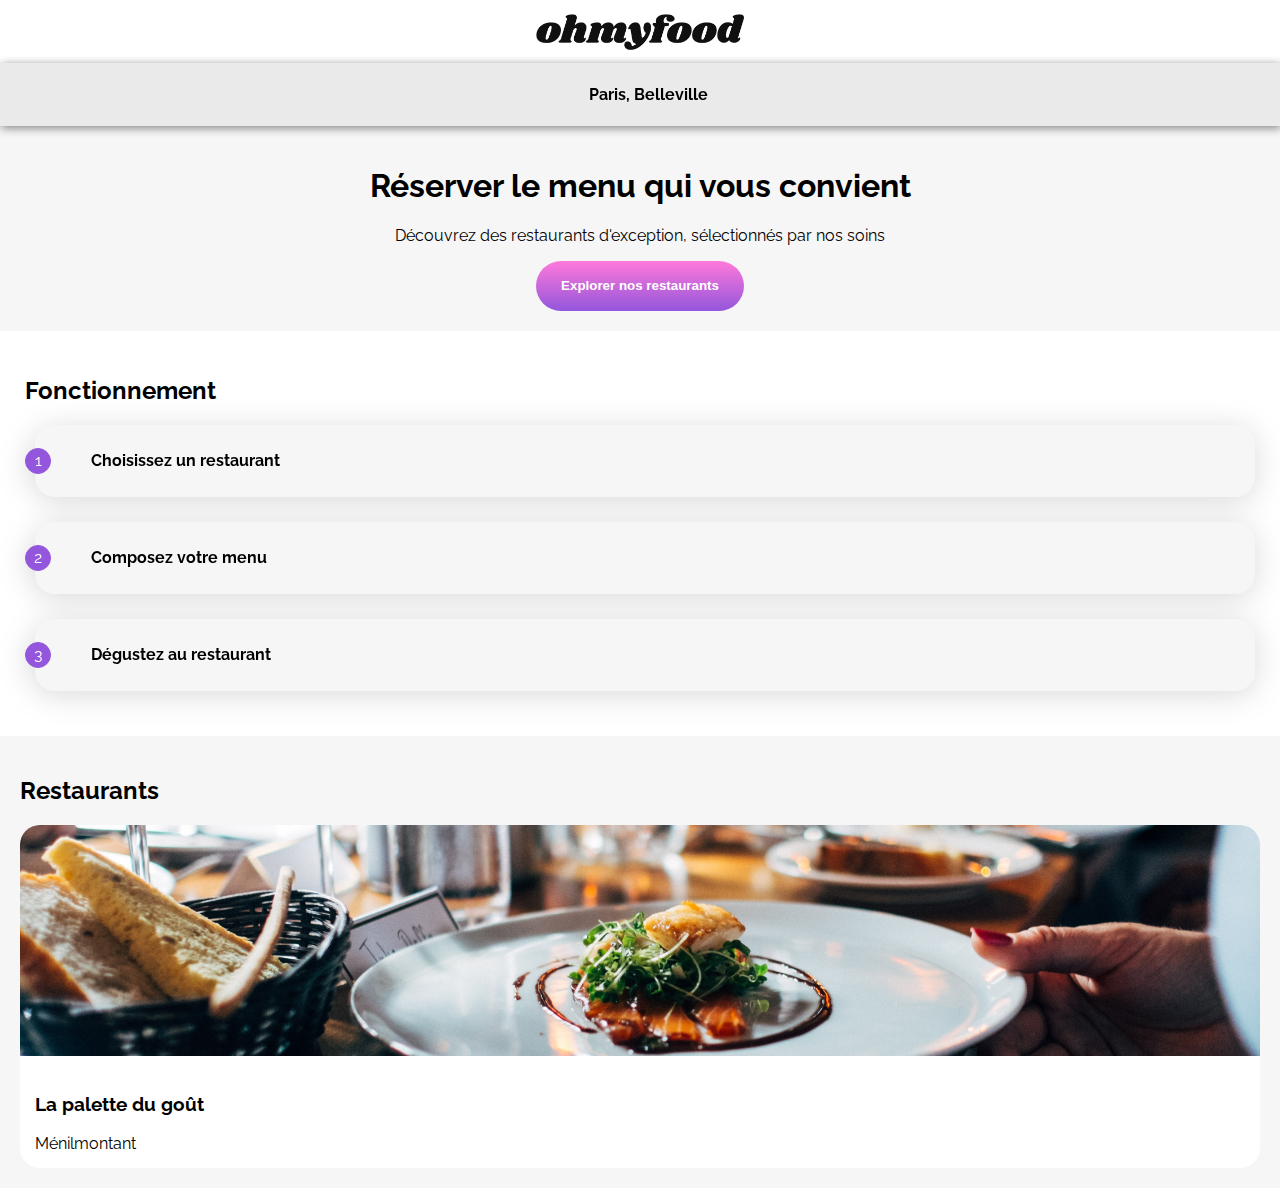
==== index.html @ 3353342e "ajout du header + fonctionnement + debut des restaurants" ====
<!DOCTYPE html>
<html lang="fr">

<head>
    <meta charset="UTF-8">
    <meta name="viewport" content="width=device-width, initial-scale=1.0">
    <title>Oh My Food</title>
    <link rel="preconnect" href="https://fonts.googleapis.com">
    <link rel="preconnect" href="https://fonts.gstatic.com" crossorigin>
    <link href="https://fonts.googleapis.com/css2?family=Raleway:wght@400;500;700&display=swap" rel="stylesheet">
    <link rel="stylesheet" href="https://cdnjs.cloudflare.com/ajax/libs/font-awesome/6.2.1/css/all.min.css"
        integrity="sha512-MV7K8+y+gLIBoVD59lQIYicR65iaqukzvf/nwasF0nqhPay5w/9lJmVM2hMDcnK1OnMGCdVK+iQrJ7lzPJQd1w=="
        crossorigin="anonymous" referrerpolicy="no-referrer" />
    <link rel="stylesheet" href="./css/style.css">
</head>

<body>
    <div class="main-container">
        <header class="header">
            <div class="logo">
                <img src="images/logo/ohmyfood.png"/>
            </div>
            <div class="location">
                <i class="fa-solid fa-location-dot"></i> Paris, Belleville
            </div>
        </header>

        <main>
            <section class="intro">
                <h1>Réserver le menu qui vous convient</h1>
                <p>Découvrez des restaurants d'exception, sélectionnés par nos soins</p>
                <button>Explorer nos restaurants</button>
            </section>

            <section class="fonctionnement">
                <h2>Fonctionnement</h2>
                <div class="liste_etapes">
                    <div class="etape">
                        <span class="rond">1</span>
                        <i class="fa-solid fa-mobile-screen-button"></i>
                        <span class="etape_texte">Choisissez un restaurant</span>
                    </div>
                    <div class="etape">
                        <span class="rond">2</span>
                        <i class="fa-solid fa-list-ul"></i>
                        <span class="etape_texte">Composez votre menu</span>
                    </div>
                    <div class="etape">
                        <span class="rond">3</span>
                        <i class="fa-solid fa-store"></i>
                        <span class="etape_texte">Dégustez au restaurant</span>
                    </div>
                </div>
            </section>

            <section class="restaurant">
                <h2>Restaurants</h2>
                <div class="liste_restaurants">
                    <article class="card">
                        <img src="images/restaurants/jay-wennington-N_Y88TWmGwA-unsplash.jpg">
                        <div class="detail">
                            <h3>La palette du goût</h3>
                            Ménilmontant
                        </div>
                        <i class="fa-regular fa-heart"></i>
                    </article>
                </div>
            </section>
        </main>


        <footer class="footer">
        </footer>
    </div>
</body>

</html>
---- css/style.css ----
body {
  font: 100% "Raleway", sans-serif;
  color: black;
  margin: 0;
}

button {
  background: linear-gradient(#FF79DA, #9356DC);
  height: 50px;
  border-radius: 25px;
  border: none;
  color: white;
  font-weight: bold;
  padding: 0 25px 0 25px;
}

header {
  display: flex;
  justify-content: center;
  flex-direction: column;
}
header .logo {
  display: flex;
  justify-content: center;
  align-items: center;
  height: 63px;
}
header .logo img {
  height: 36px;
}
header .location {
  display: flex;
  justify-content: center;
  align-items: center;
  height: 63px;
  font-size: 16px;
  gap: 17px;
  font-weight: bold;
  background-color: #EAEAEA;
  filter: drop-shadow(1px 2px 5px grey);
}

.intro {
  background-color: #F6F6F6;
  text-align: center;
  padding: 20px;
}

.fonctionnement {
  padding: 25px;
  margin-bottom: 20px;
}
.fonctionnement .liste_etapes {
  display: flex;
  flex-direction: column;
  justify-content: center;
  padding-left: 10px;
  gap: 25px;
}
.fonctionnement .liste_etapes .etape {
  display: flex;
  align-items: center;
  background-color: #F6F6F6;
  border-radius: 20px;
  height: 72px;
  gap: 20px;
  filter: drop-shadow(0px 4px 15px rgba(0, 0, 0, 0.15));
}
.fonctionnement .liste_etapes .etape .rond {
  display: flex;
  align-items: center;
  justify-content: center;
  background-color: #9356DC;
  border: solid 1px #9356DC;
  color: white;
  border-radius: 50%;
  height: 24px;
  width: 24px;
  margin-left: -10px;
}
.fonctionnement .liste_etapes .etape i {
  color: #7E7E7E;
  height: 20px;
}
.fonctionnement .liste_etapes .etape .etape_texte {
  font-weight: bold;
}

.restaurant {
  padding: 20px;
  background-color: #F6F6F6;
}
.restaurant .liste_restaurants {
  display: flex;
  flex-direction: column;
}
.restaurant .liste_restaurants .card {
  background-color: white;
  border-radius: 20px;
}
.restaurant .liste_restaurants .card img {
  height: 231px;
  width: 100%;
  border-top-left-radius: 20px;
  border-top-right-radius: 20px;
  object-fit: cover;
}
.restaurant .liste_restaurants .card .detail {
  padding: 15px;
}

/*# sourceMappingURL=style.css.map */
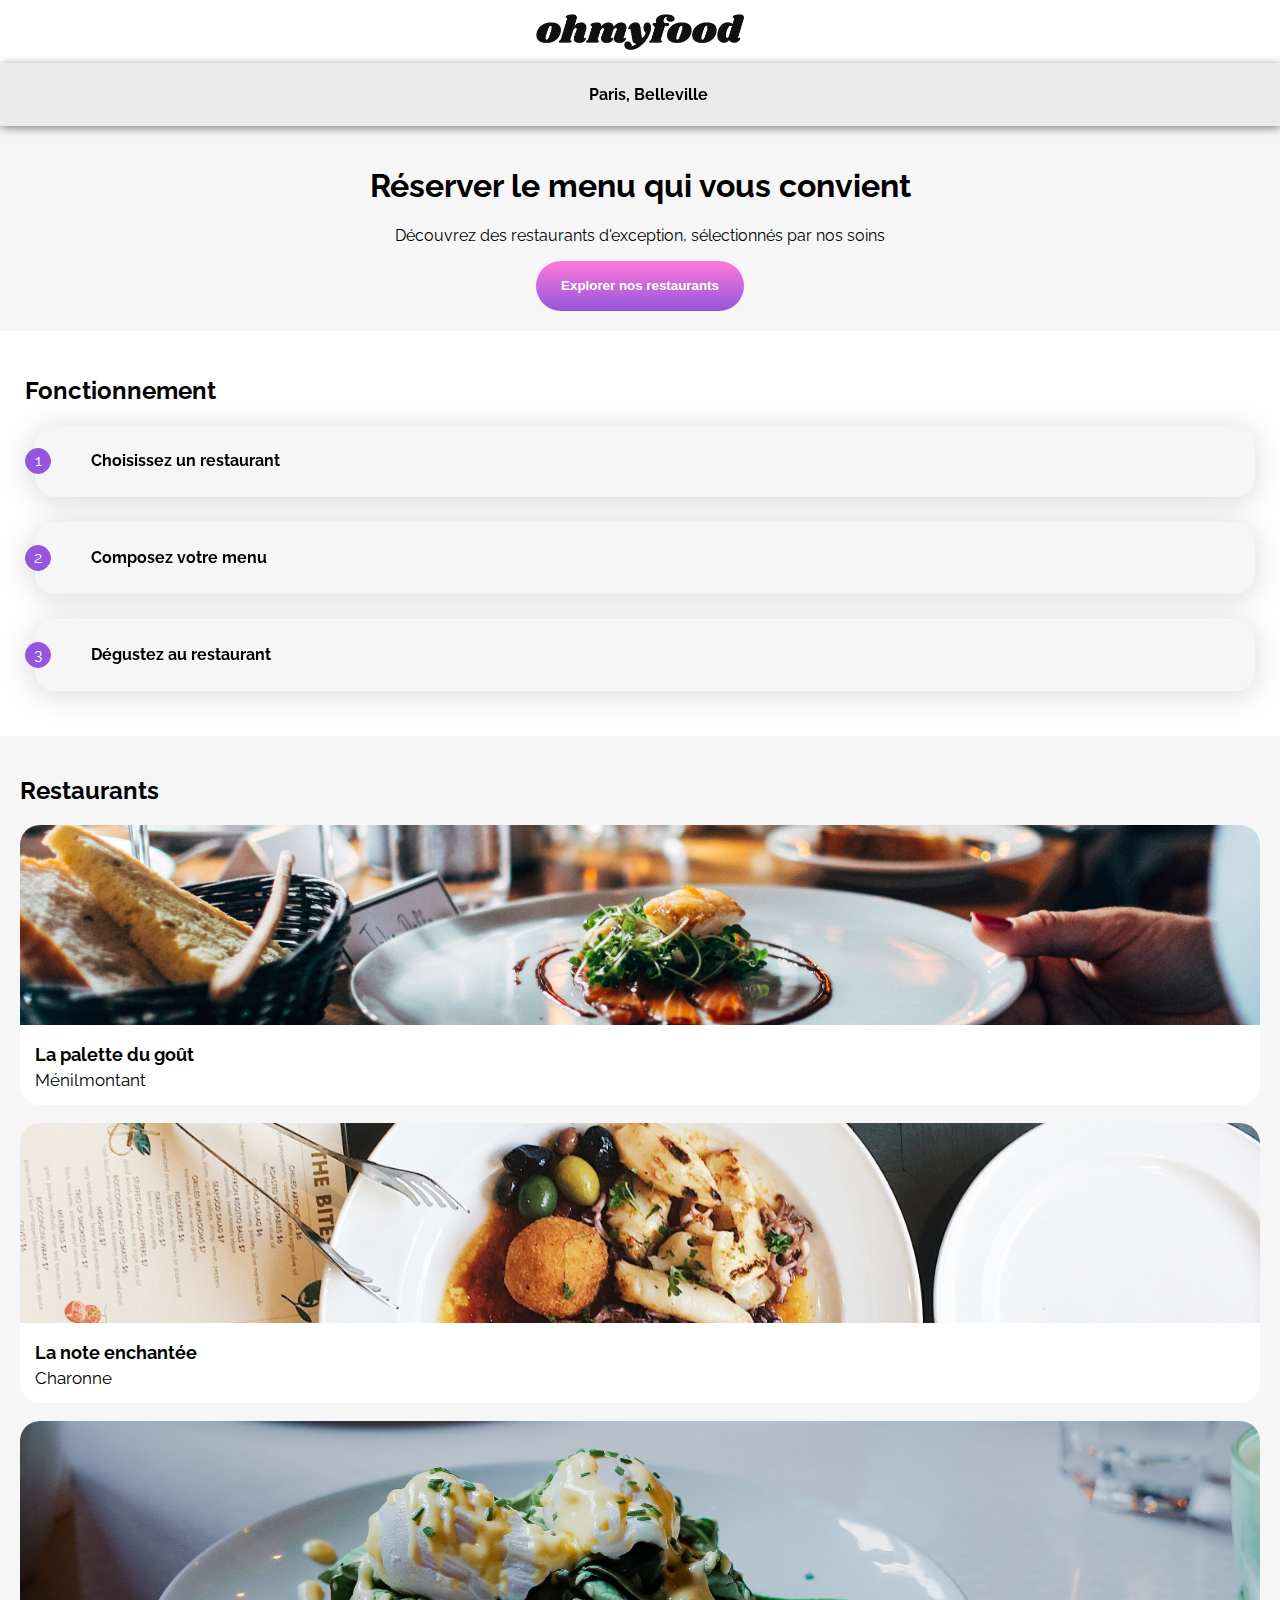
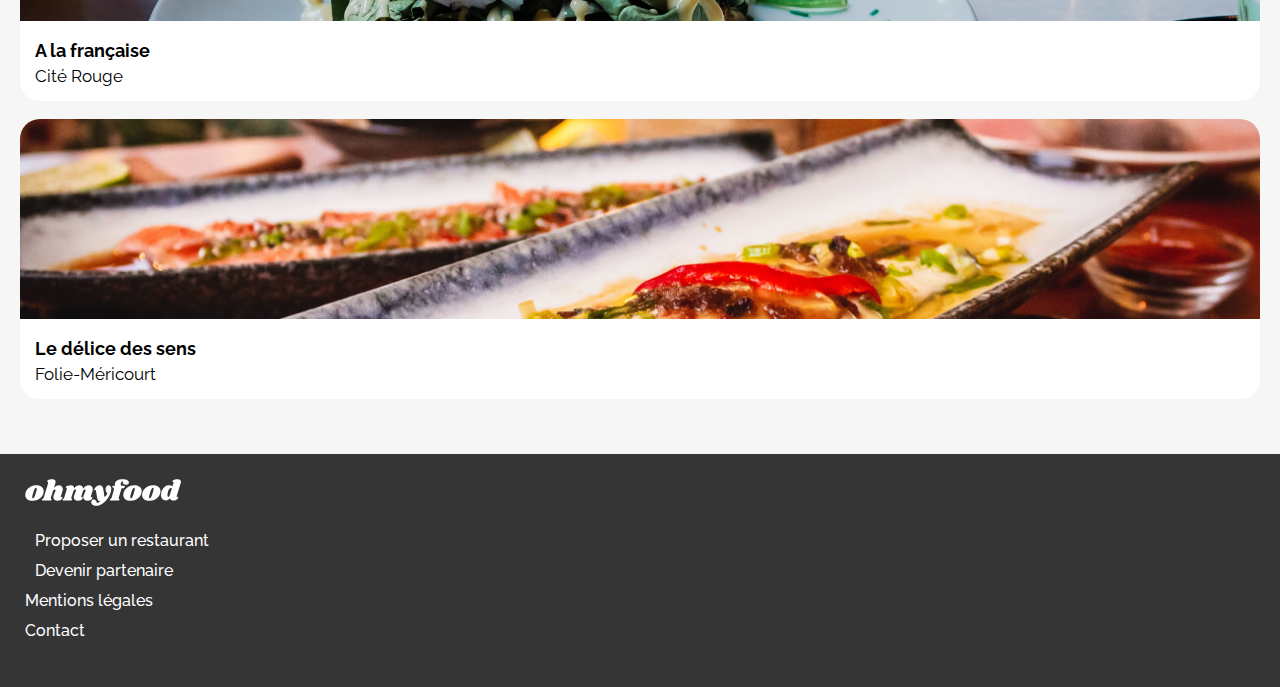
==== commit 4eff0b03: "Ajout de la partie restaurant + Footer" ====
--- a/index.html
+++ b/index.html
@@ -58,18 +58,64 @@
                 <div class="liste_restaurants">
                     <article class="card">
                         <img src="images/restaurants/jay-wennington-N_Y88TWmGwA-unsplash.jpg">
-                        <div class="detail">
-                            <h3>La palette du goût</h3>
-                            Ménilmontant
+                        <div class="card-content">
+                            <div class="detail">
+                                <h3>La palette du goût</h3>
+                                Ménilmontant
+                            </div>
+                            <i class="fa-regular fa-heart"></i>
                         </div>
-                        <i class="fa-regular fa-heart"></i>
+                    </article>
+                    <article class="card">
+                        <img src="images/restaurants/stil-u2Lp8tXIcjw-unsplash.jpg">
+                        <div class="card-content">
+                            <div class="detail">
+                                <h3>La note enchantée</h3>
+                                Charonne
+                            </div>
+                            <i class="fa-regular fa-heart"></i>
+                        </div>
+                    </article>
+                    <article class="card">
+                        <img src="images/restaurants/toa-heftiba-DQKerTsQwi0-unsplash.jpg">
+                        <div class="card-content">
+                            <div class="detail">
+                                <h3>A la française</h3>
+                                Cité Rouge
+                            </div>
+                            <i class="fa-regular fa-heart"></i>
+                        </div>
+                    </article>
+                    <article class="card">
+                        <img src="images/restaurants/louis-hansel-shotsoflouis-qNBGVyOCY8Q-unsplash.jpg">
+                        <div class="card-content">
+                            <div class="detail">
+                                <h3>Le délice des sens</h3>
+                                Folie-Méricourt
+                            </div>
+                            <i class="fa-regular fa-heart"></i>
+                        </div>
                     </article>
                 </div>
             </section>
         </main>
 
-
         <footer class="footer">
+            <img src="images/logo/ohmyfood@2x.svg">
+            <ul>
+                <li>
+                    <a href="#"><i class="fa-solid fa-utensils"></i> Proposer un restaurant</a>
+                </li>
+                <li>
+                    <a href="#"><i class="fa-solid fa-handshake-angle"></i> Devenir partenaire</a>
+                </li>
+                <li>
+                    <a href="#">Mentions légales</a>
+                </li>
+                <li>
+                    <a href="#">Contact</a>
+                </li>
+            </ul>
         </footer>
     </div>
 </body>
--- a/css/style.css
+++ b/css/style.css
@@ -93,20 +93,60 @@
 .restaurant .liste_restaurants {
   display: flex;
   flex-direction: column;
+  gap: 18px;
+  margin-bottom: 35px;
 }
 .restaurant .liste_restaurants .card {
   background-color: white;
   border-radius: 20px;
 }
 .restaurant .liste_restaurants .card img {
-  height: 231px;
+  height: 200px;
   width: 100%;
   border-top-left-radius: 20px;
   border-top-right-radius: 20px;
   object-fit: cover;
 }
-.restaurant .liste_restaurants .card .detail {
+.restaurant .liste_restaurants .card .card-content {
+  display: flex;
+  flex-direction: row;
+  align-items: center;
+  justify-content: space-between;
   padding: 15px;
+}
+.restaurant .liste_restaurants .card .card-content .detail {
+  font-size: 17px;
+}
+.restaurant .liste_restaurants .card .card-content .detail h3 {
+  padding: 0;
+  margin: 0 0 5px 0;
+  font-size: 18px;
+}
+.restaurant .liste_restaurants .card .card-content i {
+  font-size: 21px;
+}
+
+footer {
+  padding: 25px;
+  background-color: #353535;
+  font-size: 16px;
+  font-weight: 500;
+}
+footer img {
+  height: 27px;
+}
+footer ul {
+  list-style: none;
+  padding: 0;
+  line-height: 30px;
+}
+footer ul a {
+  text-decoration: none;
+  color: white;
+}
+footer ul a i {
+  width: 14px;
+  margin-right: 10px;
 }
 
 /*# sourceMappingURL=style.css.map */
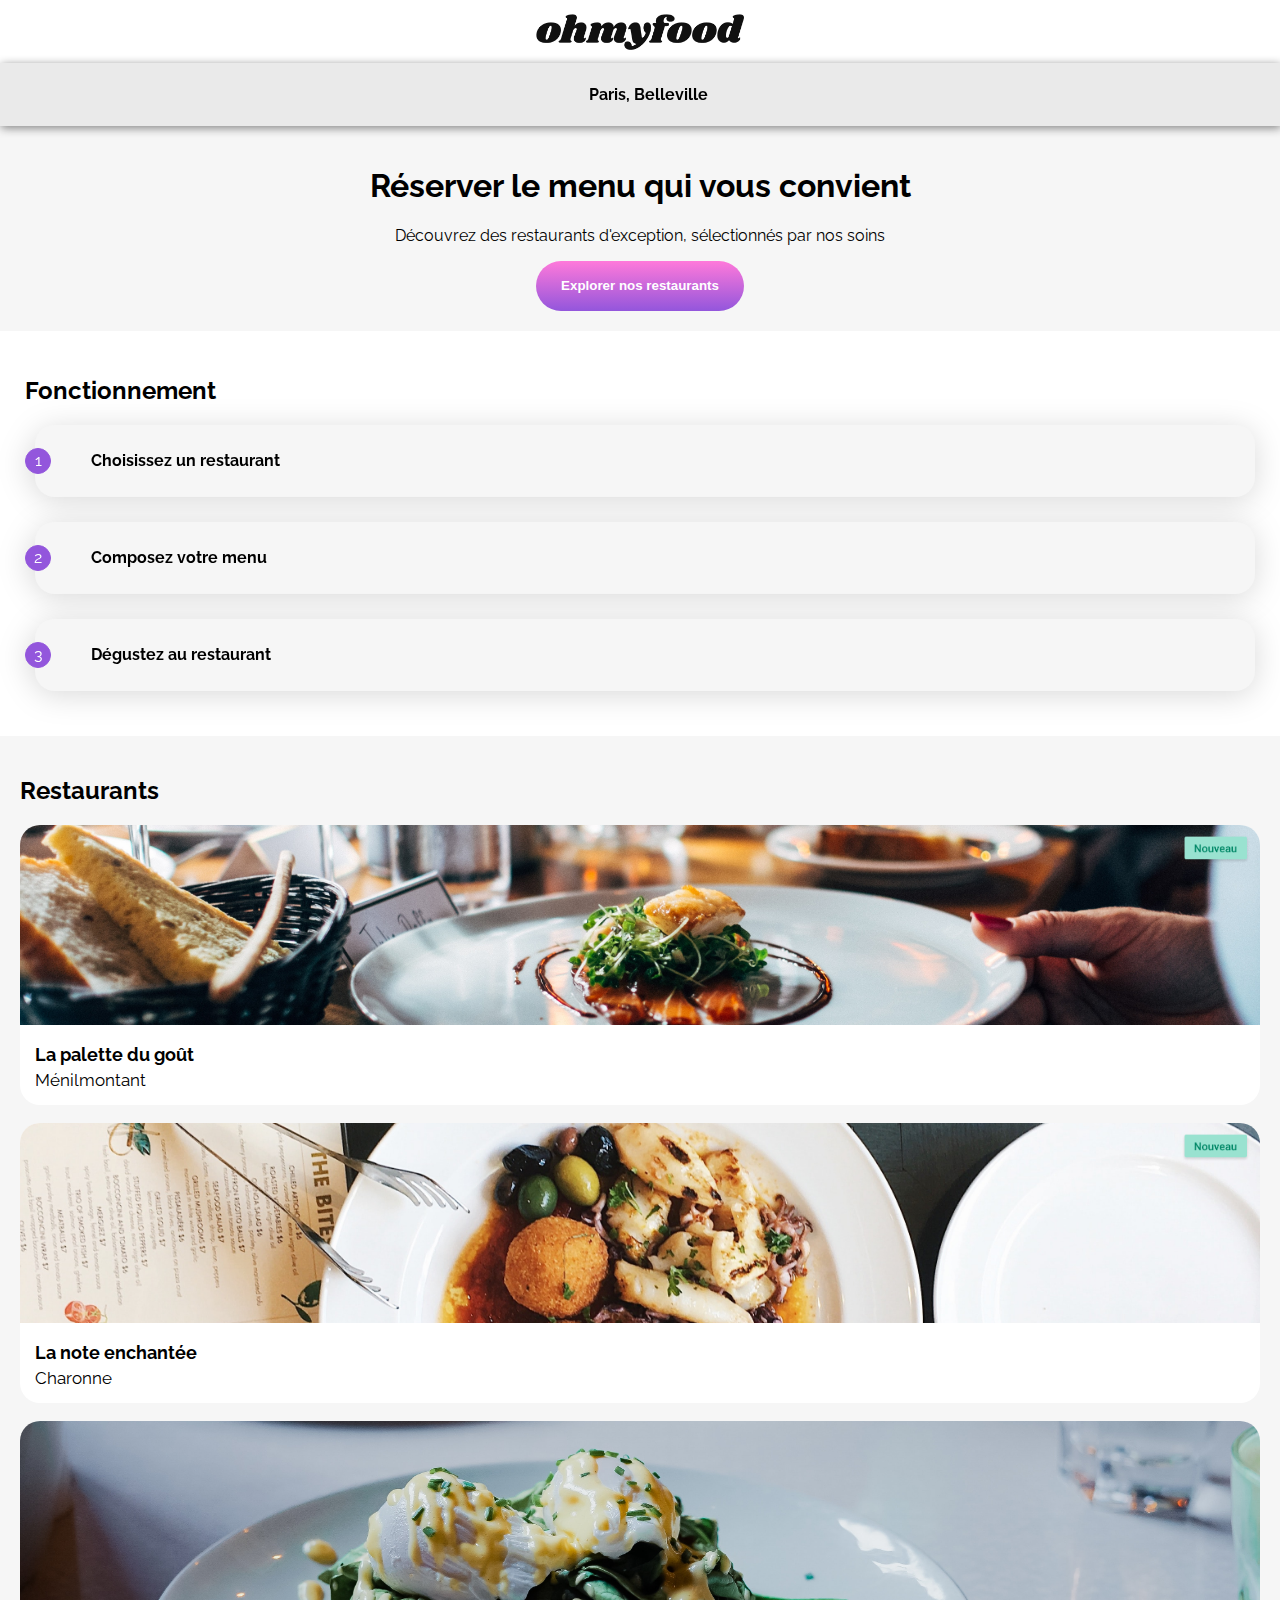
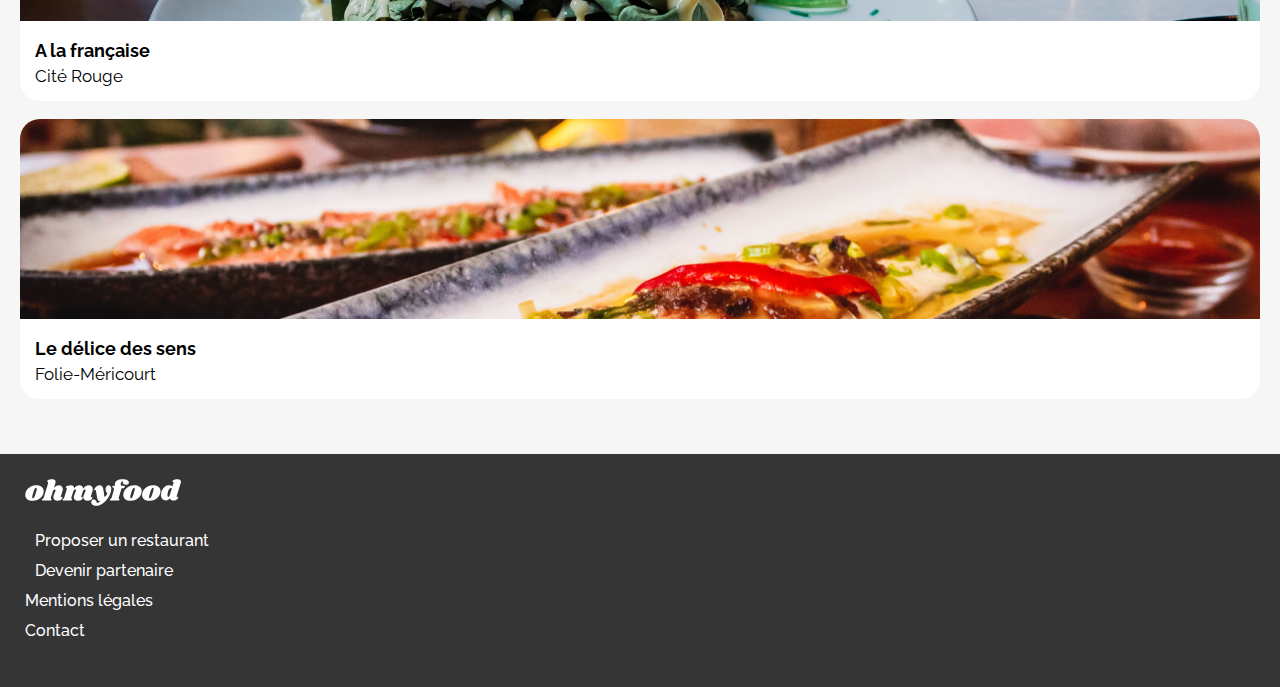
==== commit 139fc912: "Ajout des liens + tag Nouveau" ====
--- a/index.html
+++ b/index.html
@@ -57,44 +57,54 @@
                 <h2>Restaurants</h2>
                 <div class="liste_restaurants">
                     <article class="card">
-                        <img src="images/restaurants/jay-wennington-N_Y88TWmGwA-unsplash.jpg">
-                        <div class="card-content">
-                            <div class="detail">
-                                <h3>La palette du goût</h3>
-                                Ménilmontant
+                        <a href="#">
+                            <img src="images/restaurants/jay-wennington-N_Y88TWmGwA-unsplash.jpg" class="image-restaurant">
+                            <img src="images/nouveau.png" class="nouveau">
+                            <div class="card-content">
+                                <div class="detail">
+                                    <h3>La palette du goût</h3>
+                                    Ménilmontant
+                                </div>
                             </div>
-                            <i class="fa-regular fa-heart"></i>
-                        </div>
+                        </a>
+                    <i class="fa-regular fa-heart"></i>
                     </article>
                     <article class="card">
-                        <img src="images/restaurants/stil-u2Lp8tXIcjw-unsplash.jpg">
-                        <div class="card-content">
-                            <div class="detail">
-                                <h3>La note enchantée</h3>
-                                Charonne
+                        <a href="#">
+                            <img src="images/restaurants/stil-u2Lp8tXIcjw-unsplash.jpg" class="image-restaurant">
+                            <img src="images/nouveau.png" class="nouveau">
+                            <div class="card-content">
+                                <div class="detail">
+                                    <h3>La note enchantée</h3>
+                                    Charonne
+                                </div>
                             </div>
-                            <i class="fa-regular fa-heart"></i>
-                        </div>
+                        </a>
+                        <i class="fa-regular fa-heart"></i>
                     </article>
                     <article class="card">
-                        <img src="images/restaurants/toa-heftiba-DQKerTsQwi0-unsplash.jpg">
-                        <div class="card-content">
-                            <div class="detail">
-                                <h3>A la française</h3>
-                                Cité Rouge
+                        <a href="#">
+                            <img src="images/restaurants/toa-heftiba-DQKerTsQwi0-unsplash.jpg" class="image-restaurant">
+                            <div class="card-content">
+                                <div class="detail">
+                                    <h3>A la française</h3>
+                                    Cité Rouge
+                                </div>
                             </div>
+                        </a>
                             <i class="fa-regular fa-heart"></i>
-                        </div>
-                    </article>
-                    <article class="card">
-                        <img src="images/restaurants/louis-hansel-shotsoflouis-qNBGVyOCY8Q-unsplash.jpg">
-                        <div class="card-content">
-                            <div class="detail">
-                                <h3>Le délice des sens</h3>
-                                Folie-Méricourt
-                            </div>
-                            <i class="fa-regular fa-heart"></i>
-                        </div>
+                        </article>
+                        <article class="card">
+                            <a href="#">
+                                <img src="images/restaurants/louis-hansel-shotsoflouis-qNBGVyOCY8Q-unsplash.jpg" class="image-restaurant">
+                                <div class="card-content">
+                                    <div class="detail">
+                                        <h3>Le délice des sens</h3>
+                                        Folie-Méricourt
+                                    </div>
+                                </div>
+                            </a>
+                        <i class="fa-regular fa-heart"></i>
                     </article>
                 </div>
             </section>
--- a/css/style.css
+++ b/css/style.css
@@ -12,6 +12,10 @@
   color: white;
   font-weight: bold;
   padding: 0 25px 0 25px;
+}
+
+a {
+  text-decoration: none;
 }
 
 header {
@@ -99,31 +103,47 @@
 .restaurant .liste_restaurants .card {
   background-color: white;
   border-radius: 20px;
+  position: relative;
 }
-.restaurant .liste_restaurants .card img {
+.restaurant .liste_restaurants .card a {
+  color: black;
+}
+.restaurant .liste_restaurants .card a .image-restaurant {
   height: 200px;
   width: 100%;
   border-top-left-radius: 20px;
   border-top-right-radius: 20px;
   object-fit: cover;
 }
-.restaurant .liste_restaurants .card .card-content {
+.restaurant .liste_restaurants .card a .nouveau {
+  height: 29px;
+  position: absolute;
+  right: 10px;
+  top: 10px;
+}
+.restaurant .liste_restaurants .card a .card-content {
   display: flex;
   flex-direction: row;
   align-items: center;
   justify-content: space-between;
   padding: 15px;
 }
-.restaurant .liste_restaurants .card .card-content .detail {
+.restaurant .liste_restaurants .card a .card-content .detail {
   font-size: 17px;
 }
-.restaurant .liste_restaurants .card .card-content .detail h3 {
+.restaurant .liste_restaurants .card a .card-content .detail h3 {
   padding: 0;
   margin: 0 0 5px 0;
   font-size: 18px;
 }
-.restaurant .liste_restaurants .card .card-content i {
+.restaurant .liste_restaurants .card i {
+  position: absolute;
+  right: 30px;
+  bottom: 35px;
   font-size: 21px;
+}
+.restaurant .liste_restaurants .card i:active {
+  color: green;
 }
 
 footer {
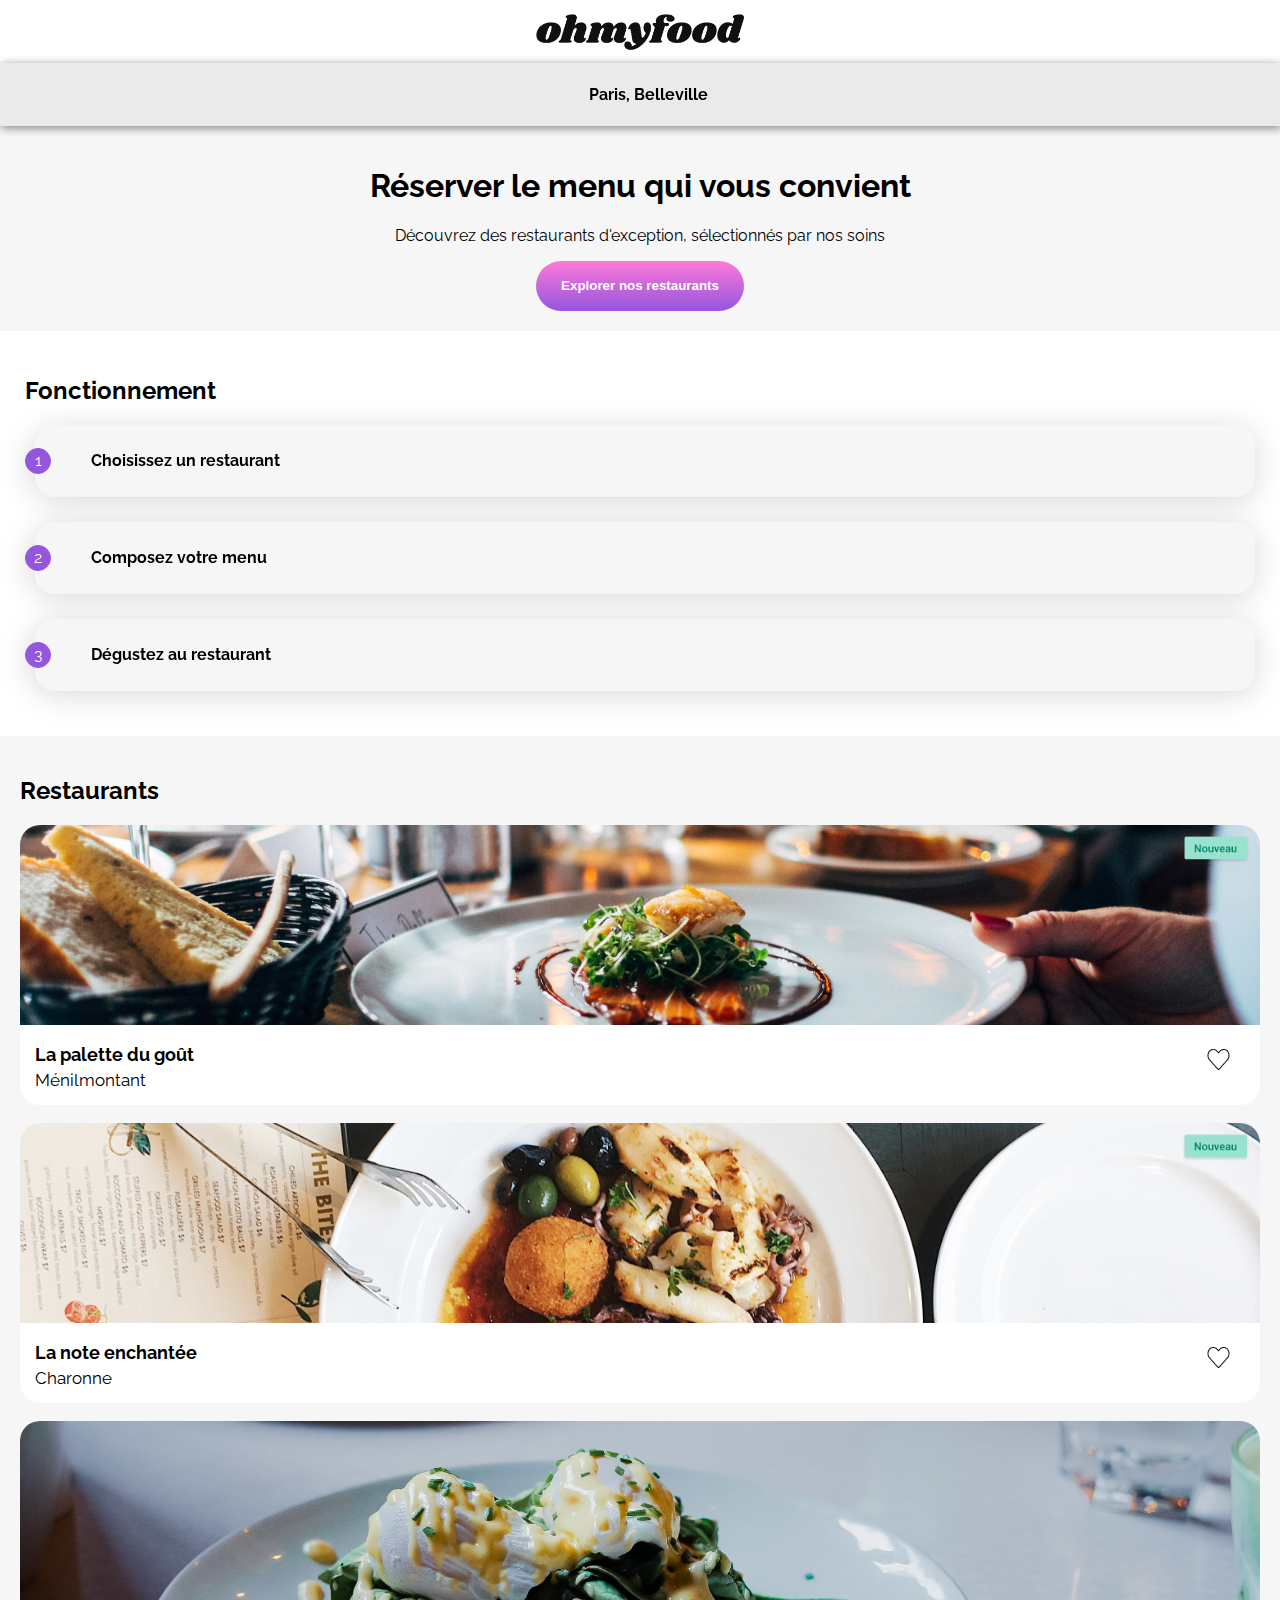
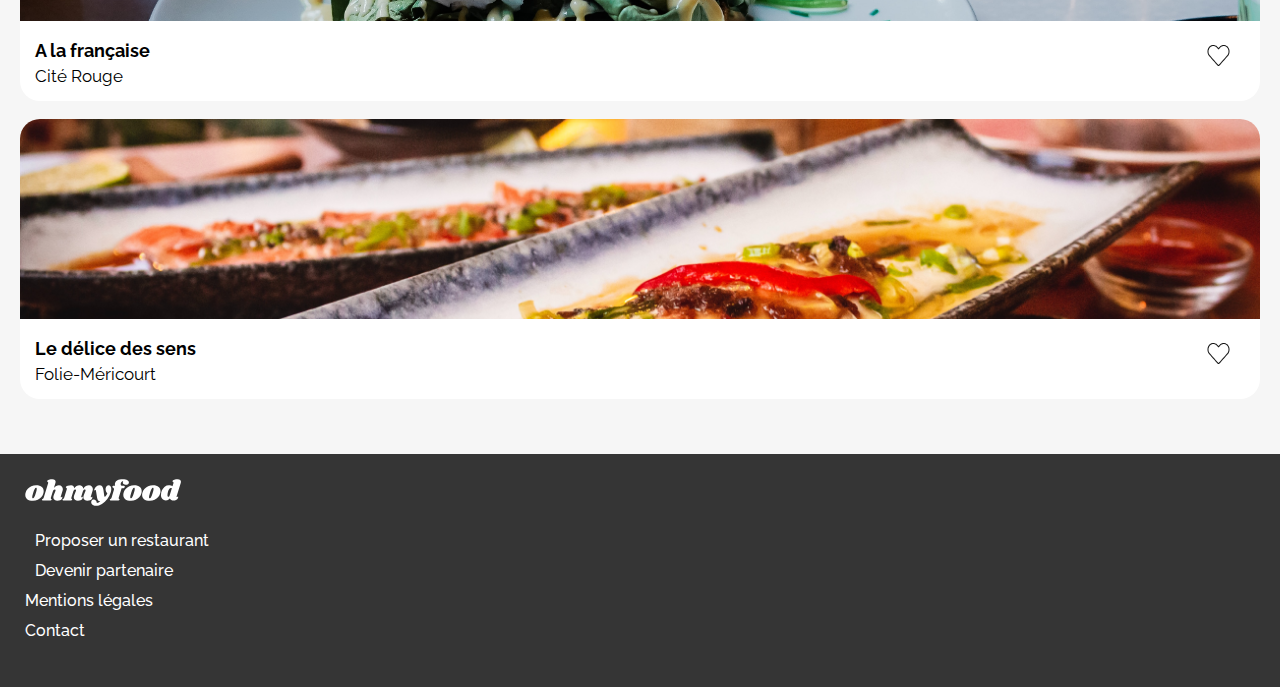
==== commit 9ea30363: "Ajout des animations + Changement de l'icone coeur par une image" ====
--- a/index.html
+++ b/index.html
@@ -67,7 +67,7 @@
                                 </div>
                             </div>
                         </a>
-                    <i class="fa-regular fa-heart"></i>
+                    <div class="heart"></div>
                     </article>
                     <article class="card">
                         <a href="#">
@@ -80,7 +80,7 @@
                                 </div>
                             </div>
                         </a>
-                        <i class="fa-regular fa-heart"></i>
+                        <div class="heart"></div>
                     </article>
                     <article class="card">
                         <a href="#">
@@ -92,7 +92,7 @@
                                 </div>
                             </div>
                         </a>
-                            <i class="fa-regular fa-heart"></i>
+                        <div class="heart"></div>
                         </article>
                         <article class="card">
                             <a href="#">
@@ -104,7 +104,7 @@
                                     </div>
                                 </div>
                             </a>
-                        <i class="fa-regular fa-heart"></i>
+                            <div class="heart"></div>
                     </article>
                 </div>
             </section>
--- a/css/style.css
+++ b/css/style.css
@@ -12,6 +12,10 @@
   color: white;
   font-weight: bold;
   padding: 0 25px 0 25px;
+  cursor: pointer;
+}
+button:hover {
+  opacity: 0.85;
 }
 
 a {
@@ -89,6 +93,9 @@
 .fonctionnement .liste_etapes .etape .etape_texte {
   font-weight: bold;
 }
+.fonctionnement .liste_etapes .etape:hover i {
+  color: #9356DC;
+}
 
 .restaurant {
   padding: 20px;
@@ -136,14 +143,18 @@
   margin: 0 0 5px 0;
   font-size: 18px;
 }
-.restaurant .liste_restaurants .card i {
+.restaurant .liste_restaurants .card .heart {
+  width: 23px;
+  height: 21px;
   position: absolute;
   right: 30px;
   bottom: 35px;
-  font-size: 21px;
+  background-image: url("../images/heart.png");
+  cursor: pointer;
 }
-.restaurant .liste_restaurants .card i:active {
-  color: green;
+.restaurant .liste_restaurants .card .heart:active {
+  transition-duration: 400ms;
+  background-image: url("../images/heart-filled.png");
 }
 
 footer {
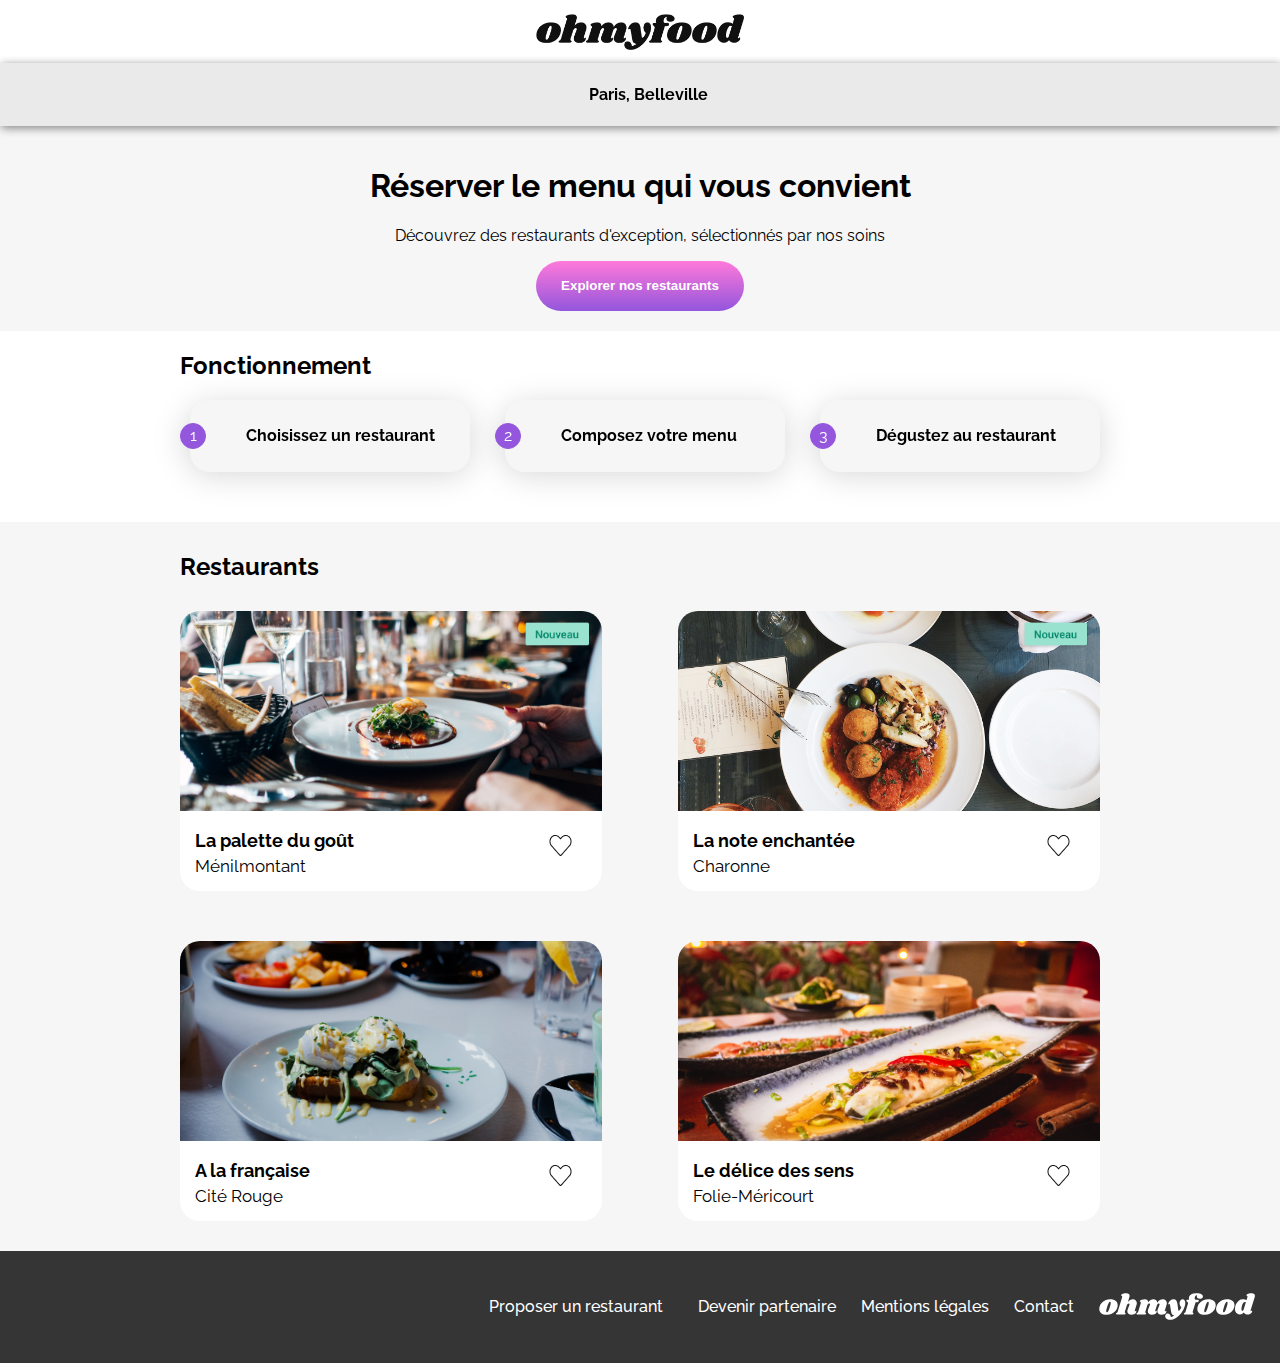
==== commit 66c1a676: "Ajout du loader" ====
--- a/index.html
+++ b/index.html
@@ -15,6 +15,9 @@
 </head>
 
 <body>
+<div class="loader">
+    <i class="fa-solid fa-spinner"></i>
+</div>
     <div class="main-container">
         <header class="header">
             <div class="logo">
@@ -27,11 +30,10 @@
 
         <main>
             <section class="intro">
-                <h1>Réserver le menu qui vous convient</h1>
+                <h1>Réserver le menu qui vous convient</h1>  
                 <p>Découvrez des restaurants d'exception, sélectionnés par nos soins</p>
                 <button>Explorer nos restaurants</button>
             </section>
-
             <section class="fonctionnement">
                 <h2>Fonctionnement</h2>
                 <div class="liste_etapes">
--- a/css/style.css
+++ b/css/style.css
@@ -1,3 +1,53 @@
+@keyframes spinAnimation {
+  0% {
+    transform: rotate(0deg);
+  }
+  100% {
+    transform: rotate(360deg);
+  }
+}
+@keyframes cssAnimation {
+  0% {
+    opacity: 1;
+  }
+  90% {
+    opacity: 1;
+  }
+  100% {
+    opacity: 0;
+  }
+}
+@keyframes cssAnimation2 {
+  0% {
+    opacity: 0;
+  }
+  90% {
+    opacity: 0;
+  }
+  100% {
+    opacity: 1;
+  }
+}
+.loader {
+  display: flex;
+  align-items: center;
+  justify-content: center;
+  height: 100%;
+  width: 100%;
+  margin: auto;
+  position: absolute;
+  color: black;
+  animation: cssAnimation 2s forwards;
+  text-align: center;
+}
+.loader i {
+  animation: spinAnimation 1s infinite;
+  animation-timing-function: linear;
+  display: inline-block;
+  color: black;
+  font-size: 60px;
+}
+
 body {
   font: 100% "Raleway", sans-serif;
   color: black;
@@ -22,6 +72,10 @@
   text-decoration: none;
 }
 
+.main-container {
+  animation: cssAnimation2 2s forwards;
+}
+
 header {
   display: flex;
   justify-content: center;
@@ -58,12 +112,32 @@
   padding: 25px;
   margin-bottom: 20px;
 }
+@media screen and (min-width: 768px) {
+  .fonctionnement {
+    display: flex;
+    justify-content: center;
+    flex-direction: column;
+    width: 100%;
+    max-width: 1440px;
+    padding: 0 180px;
+    box-sizing: border-box;
+    margin: 0 auto;
+  }
+}
 .fonctionnement .liste_etapes {
   display: flex;
   flex-direction: column;
   justify-content: center;
   padding-left: 10px;
   gap: 25px;
+}
+@media screen and (min-width: 768px) {
+  .fonctionnement .liste_etapes {
+    flex-direction: row;
+    justify-content: space-between;
+    gap: 35px;
+    margin-bottom: 50px;
+  }
 }
 .fonctionnement .liste_etapes .etape {
   display: flex;
@@ -72,6 +146,7 @@
   border-radius: 20px;
   height: 72px;
   gap: 20px;
+  width: 100%;
   filter: drop-shadow(0px 4px 15px rgba(0, 0, 0, 0.15));
 }
 .fonctionnement .liste_etapes .etape .rond {
@@ -101,16 +176,48 @@
   padding: 20px;
   background-color: #F6F6F6;
 }
+@media screen and (min-width: 768px) {
+  .restaurant {
+    display: flex;
+    flex-direction: column;
+    padding: 0 0 30px 0;
+  }
+  .restaurant h2 {
+    width: 100%;
+    max-width: 1440px;
+    padding: 0 180px;
+    box-sizing: border-box;
+    margin: 30px auto;
+  }
+}
 .restaurant .liste_restaurants {
   display: flex;
   flex-direction: column;
   gap: 18px;
   margin-bottom: 35px;
+}
+@media screen and (min-width: 768px) {
+  .restaurant .liste_restaurants {
+    max-width: 1440px;
+    padding: 0 180px;
+    box-sizing: border-box;
+    display: flex;
+    flex-direction: row;
+    flex-wrap: wrap;
+    justify-content: space-between;
+    gap: 50px;
+    margin: 0 auto;
+  }
 }
 .restaurant .liste_restaurants .card {
   background-color: white;
   border-radius: 20px;
   position: relative;
+}
+@media screen and (min-width: 768px) {
+  .restaurant .liste_restaurants .card {
+    width: calc(48% - 20px);
+  }
 }
 .restaurant .liste_restaurants .card a {
   color: black;
@@ -163,6 +270,14 @@
   font-size: 16px;
   font-weight: 500;
 }
+@media screen and (min-width: 768px) {
+  footer {
+    display: flex;
+    justify-content: flex-start;
+    flex-direction: row-reverse;
+    align-items: center;
+  }
+}
 footer img {
   height: 27px;
 }
@@ -171,6 +286,15 @@
   padding: 0;
   line-height: 30px;
 }
+@media screen and (min-width: 768px) {
+  footer ul {
+    display: flex;
+    justify-content: flex-start;
+    flex-direction: row;
+    margin-right: 25px;
+    gap: 25px;
+  }
+}
 footer ul a {
   text-decoration: none;
   color: white;
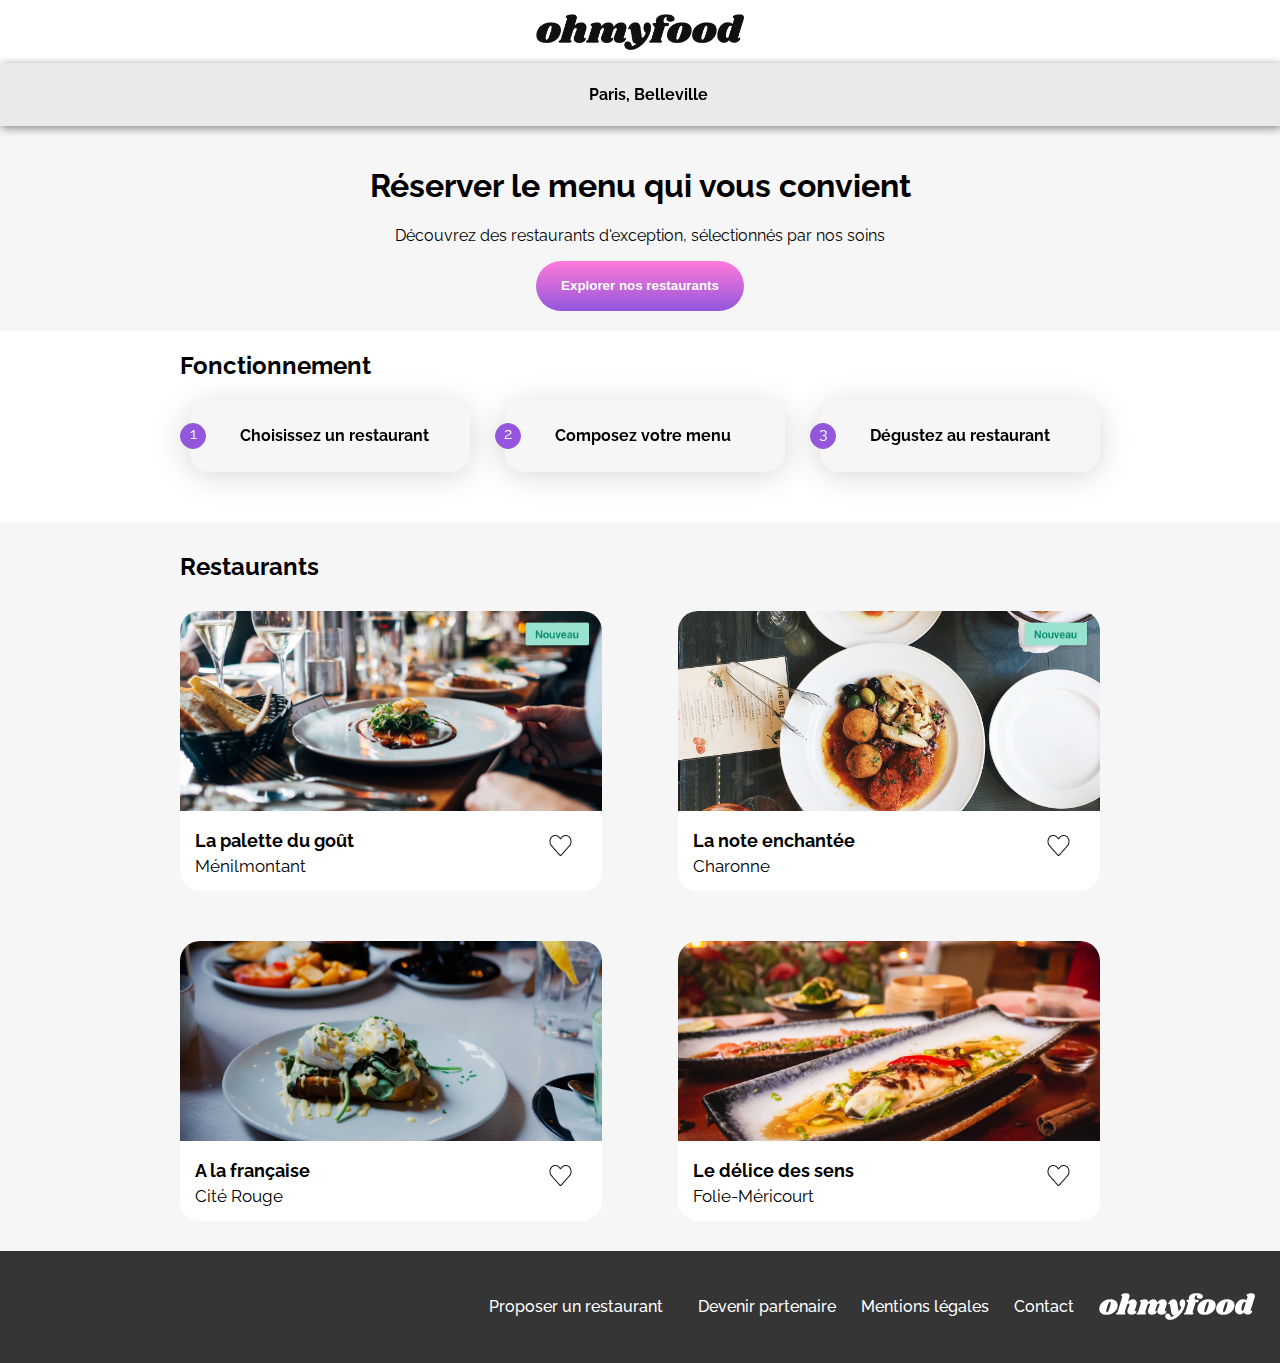
==== commit b708811b: "Correction des erreurs du validateur + ajout des liens restaurant dans index + correction responsive" ====
--- a/index.html
+++ b/index.html
@@ -10,7 +10,7 @@
     <link href="https://fonts.googleapis.com/css2?family=Raleway:wght@400;500;700&display=swap" rel="stylesheet">
     <link rel="stylesheet" href="https://cdnjs.cloudflare.com/ajax/libs/font-awesome/6.2.1/css/all.min.css"
         integrity="sha512-MV7K8+y+gLIBoVD59lQIYicR65iaqukzvf/nwasF0nqhPay5w/9lJmVM2hMDcnK1OnMGCdVK+iQrJ7lzPJQd1w=="
-        crossorigin="anonymous" referrerpolicy="no-referrer" />
+        crossorigin="anonymous" referrerpolicy="no-referrer">
     <link rel="stylesheet" href="./css/style.css">
 </head>
 
@@ -21,7 +21,7 @@
     <div class="main-container">
         <header class="header">
             <div class="logo">
-                <img src="images/logo/ohmyfood.png"/>
+                <img src="images/logo/ohmyfood.png" alt="Logo du site">
             </div>
             <div class="location">
                 <i class="fa-solid fa-location-dot"></i> Paris, Belleville
@@ -59,9 +59,9 @@
                 <h2>Restaurants</h2>
                 <div class="liste_restaurants">
                     <article class="card">
-                        <a href="#">
-                            <img src="images/restaurants/jay-wennington-N_Y88TWmGwA-unsplash.jpg" class="image-restaurant">
-                            <img src="images/nouveau.png" class="nouveau">
+                        <a href="restaurants/la-palette-du-gout.html">
+                            <img src="images/restaurants/jay-wennington-N_Y88TWmGwA-unsplash.jpg" class="image-restaurant" alt="Image La palette du goût">
+                            <img src="images/nouveau.png" class="nouveau" alt="Tag nouveau">
                             <div class="card-content">
                                 <div class="detail">
                                     <h3>La palette du goût</h3>
@@ -72,9 +72,9 @@
                     <div class="heart"></div>
                     </article>
                     <article class="card">
-                        <a href="#">
-                            <img src="images/restaurants/stil-u2Lp8tXIcjw-unsplash.jpg" class="image-restaurant">
-                            <img src="images/nouveau.png" class="nouveau">
+                        <a href="restaurants/la-note-enchantee.html">
+                            <img src="images/restaurants/stil-u2Lp8tXIcjw-unsplash.jpg" class="image-restaurant" alt="La note enchangée">
+                            <img src="images/nouveau.png" class="nouveau" alt="Tag nouveau">
                             <div class="card-content">
                                 <div class="detail">
                                     <h3>La note enchantée</h3>
@@ -85,8 +85,8 @@
                         <div class="heart"></div>
                     </article>
                     <article class="card">
-                        <a href="#">
-                            <img src="images/restaurants/toa-heftiba-DQKerTsQwi0-unsplash.jpg" class="image-restaurant">
+                        <a href="restaurants/a-la-francaise.html">
+                            <img src="images/restaurants/toa-heftiba-DQKerTsQwi0-unsplash.jpg" class="image-restaurant" alt="A la française">
                             <div class="card-content">
                                 <div class="detail">
                                     <h3>A la française</h3>
@@ -97,8 +97,8 @@
                         <div class="heart"></div>
                         </article>
                         <article class="card">
-                            <a href="#">
-                                <img src="images/restaurants/louis-hansel-shotsoflouis-qNBGVyOCY8Q-unsplash.jpg" class="image-restaurant">
+                            <a href="restaurants/le-delice-des-sens.html">
+                                <img src="images/restaurants/louis-hansel-shotsoflouis-qNBGVyOCY8Q-unsplash.jpg" class="image-restaurant" alt="Le délice des sens">
                                 <div class="card-content">
                                     <div class="detail">
                                         <h3>Le délice des sens</h3>
@@ -113,7 +113,7 @@
         </main>
 
         <footer class="footer">
-            <img src="images/logo/ohmyfood@2x.svg">
+            <img src="images/logo/ohmyfood@2x.svg" alt="Logo bas de page">
             <ul>
                 <li>
                     <a href="#"><i class="fa-solid fa-utensils"></i> Proposer un restaurant</a>
--- a/css/style.css
+++ b/css/style.css
@@ -112,7 +112,7 @@
   padding: 25px;
   margin-bottom: 20px;
 }
-@media screen and (min-width: 768px) {
+@media screen and (min-width: 950px) {
   .fonctionnement {
     display: flex;
     justify-content: center;
@@ -131,7 +131,7 @@
   padding-left: 10px;
   gap: 25px;
 }
-@media screen and (min-width: 768px) {
+@media screen and (min-width: 950px) {
   .fonctionnement .liste_etapes {
     flex-direction: row;
     justify-content: space-between;
@@ -150,7 +150,9 @@
   filter: drop-shadow(0px 4px 15px rgba(0, 0, 0, 0.15));
 }
 .fonctionnement .liste_etapes .etape .rond {
-  display: flex;
+  display: block;
+  position: absolute;
+  text-align: center;
   align-items: center;
   justify-content: center;
   background-color: #9356DC;
@@ -162,6 +164,7 @@
   margin-left: -10px;
 }
 .fonctionnement .liste_etapes .etape i {
+  margin-left: 30px;
   color: #7E7E7E;
   height: 20px;
 }
@@ -176,7 +179,7 @@
   padding: 20px;
   background-color: #F6F6F6;
 }
-@media screen and (min-width: 768px) {
+@media screen and (min-width: 950px) {
   .restaurant {
     display: flex;
     flex-direction: column;
@@ -196,7 +199,7 @@
   gap: 18px;
   margin-bottom: 35px;
 }
-@media screen and (min-width: 768px) {
+@media screen and (min-width: 950px) {
   .restaurant .liste_restaurants {
     max-width: 1440px;
     padding: 0 180px;
@@ -214,7 +217,7 @@
   border-radius: 20px;
   position: relative;
 }
-@media screen and (min-width: 768px) {
+@media screen and (min-width: 950px) {
   .restaurant .liste_restaurants .card {
     width: calc(48% - 20px);
   }
@@ -270,7 +273,7 @@
   font-size: 16px;
   font-weight: 500;
 }
-@media screen and (min-width: 768px) {
+@media screen and (min-width: 950px) {
   footer {
     display: flex;
     justify-content: flex-start;
@@ -286,7 +289,7 @@
   padding: 0;
   line-height: 30px;
 }
-@media screen and (min-width: 768px) {
+@media screen and (min-width: 950px) {
   footer ul {
     display: flex;
     justify-content: flex-start;
